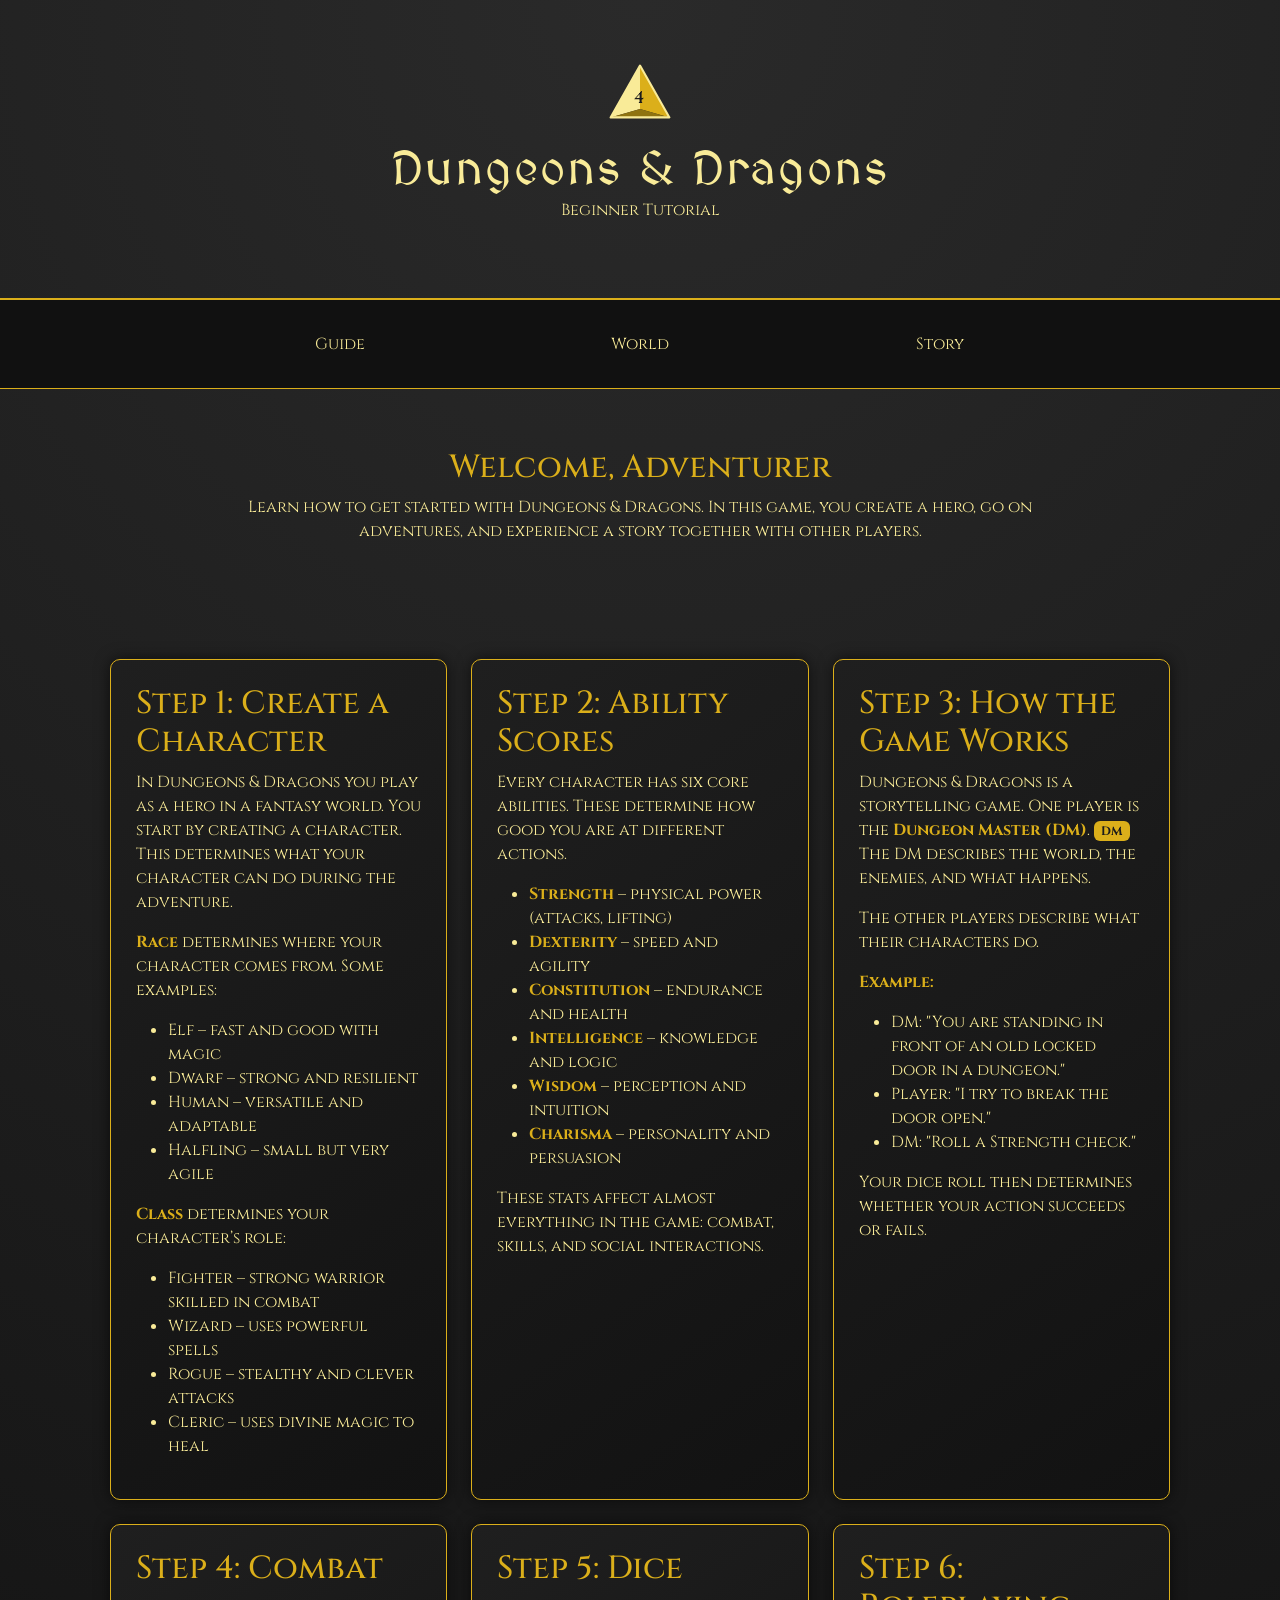
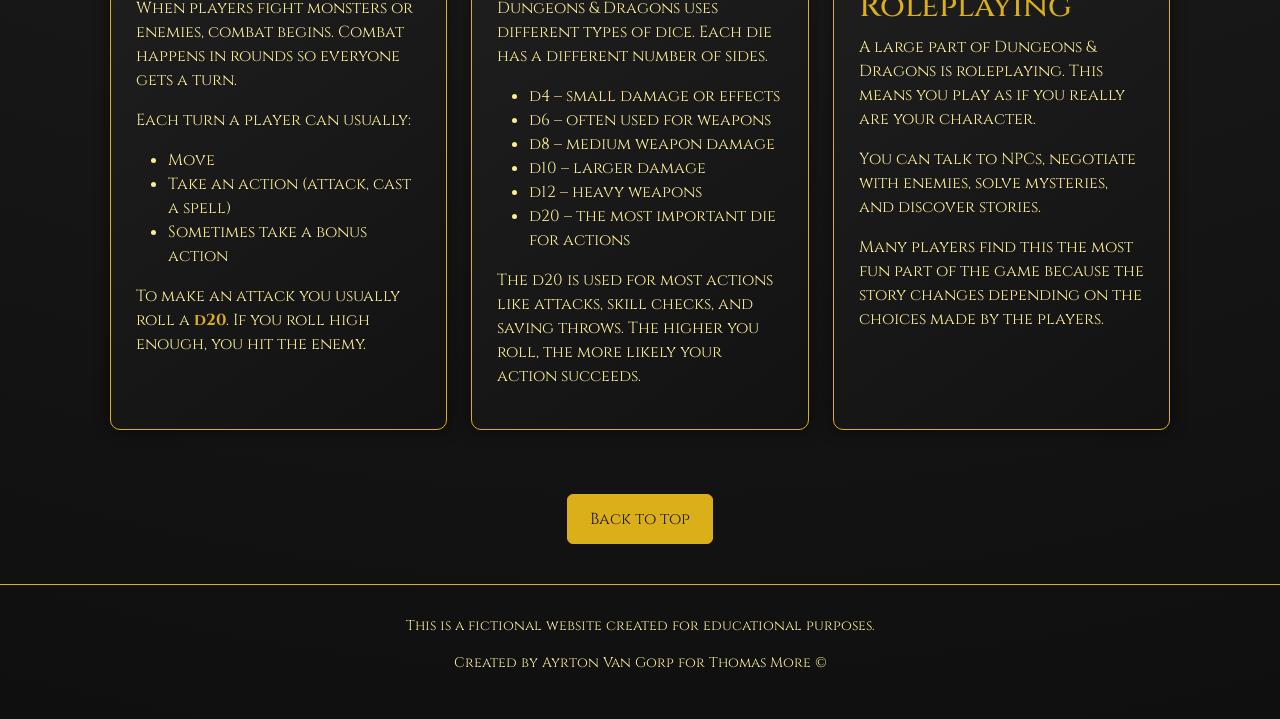
==== Ayrton/student2page1.html @ 3ea4d3ad "Initial commit (vorige repository in deze gekopieerd + aanpassingen aan student2page1)" ====
<!doctype html>
<!-- Name: Ayrton Van Gorp
     Class: 1ITF04
     R-number: r1056967
-->

<html lang="en">

<head>
    <meta charset="UTF-8">
    <meta name="viewport" content="width=device-width, initial-scale=1.0">

    <meta name="author" content="Ayrton Van Gorp">
    <meta name="description" content="A beginner tutorial explaining the basics of Dungeons & Dragons.">

    <title>D&D Fantasy Tutorial</title>

    <!-- Google Fonts -->
    <link href="https://fonts.googleapis.com/css2?family=Cinzel:wght@400;600&family=MedievalSharp&display=swap"
          rel="stylesheet">

    <!-- Bootstrap -->
    <link href="../common/css/bootstrap.min.css"
          rel="stylesheet">

    <!-- CSS Stylesheet -->
    <link rel="stylesheet" href="./css/student2.css">
</head>
<body id="top">
<header>
    <h1>
        <a href="../index.html" aria-label="Go to homepage">
            <svg
                    class="logo"
                    width="70"
                    height="70"
                    viewBox="0 0 100 100"
                    xmlns="http://www.w3.org/2000/svg"
                    aria-hidden="true"
            >
                <polygon
                        points="50,8 8,82 50,70"
                        fill="#f9eb98"
                />
                <polygon
                        points="50,8 92,82 50,70"
                        fill="#DBAF1A"
                />
                <polygon
                        points="8,82 92,82 50,70"
                        fill="#8f7310"
                />
                <polygon
                        points="50,8 92,82 8,82"
                        fill="none"
                        stroke="#f9eb98"
                        stroke-width="3"
                        stroke-linejoin="round"
                />
                <text
                        x="50"
                        y="62"
                        text-anchor="middle"
                        font-family="Cinzel, serif"
                        font-size="24"
                        font-weight="600"
                        fill="#1b1b1b"
                >
                    4
                </text>
            </svg>
            Dungeons & Dragons
        </a>
    </h1>
    <p>Beginner Tutorial</p>
</header>
<nav aria-label="Main navigation">
    <div class="navbar-menu">
        <div class="nav-item">
            <a class="nav-link"
               href="#"
               aria-haspopup="true"
               aria-expanded="false">
                Guide
            </a>
            <div class="popover-menu">
                <a href="student2page1.html">Tutorial</a>
                <a href="../lyonn/student4page1.html">Mechanics</a>
            </div>
        </div>
        <div class="nav-item">
            <a class="nav-link"
               href="#"
               aria-haspopup="true"
               aria-expanded="false">
                World
            </a>
            <div class="popover-menu">
                <a href="../Raffaele/student1page1.html">Worldbuilding</a>
                <a href="../lyonn/student4page2.html">Important Events</a>
                <a href="../Raffaele/student1page2.html">Important NPCs</a>
            </div>
        </div>
        <div class="nav-item">
            <a class="nav-link"
               href="#"
               aria-haspopup="true"
               aria-expanded="false">
                Story
            </a>
            <div class="popover-menu">
                <a href="student2page2.html">Characters</a>
                <a href="../Eufrânio/student3page2.html">Rolls</a>
                <a href="../Eufrânio/student3page1.html">Log</a>
            </div>
        </div>
    </div>
</nav>
<main>
    <section class="hero" id="intro">
        <h2>Welcome, Adventurer</h2>
        <p>
            Learn how to get started with Dungeons & Dragons.
            In this game, you create a hero, go on adventures,
            and experience a story together with other players.
        </p>
    </section>
    <section class="container" aria-label="Dungeons & Dragons tutorial steps">
        <div class="row g-4">
            <article class="col-12 col-md-6 col-lg-4">
                <div class="card h-100" id="character">
                    <div class="card-body">
                        <h2 class="card-title">
                            Step 1: Create a Character
                        </h2>
                        <p class="card-text">
                            In Dungeons & Dragons you play as a hero in a fantasy world.
                            You start by creating a character. This determines what your
                            character can do during the adventure.
                        </p>
                        <p>
                            <strong>Race</strong> determines where your character comes from.
                            Some examples:
                        </p>
                        <ul>
                            <li>Elf – fast and good with magic</li>
                            <li>Dwarf – strong and resilient</li>
                            <li>Human – versatile and adaptable</li>
                            <li>Halfling – small but very agile</li>
                        </ul>
                        <p>
                            <strong>Class</strong> determines your character’s role:
                        </p>
                        <ul>
                            <li>Fighter – strong warrior skilled in combat</li>
                            <li>Wizard – uses powerful spells</li>
                            <li>Rogue – stealthy and clever attacks</li>
                            <li>Cleric – uses divine magic to heal</li>
                        </ul>
                    </div>
                </div>
            </article>
            <article class="col-12 col-md-6 col-lg-4">
                <div class="card h-100" id="abilities">
                    <div class="card-body">
                        <h2 class="card-title">
                            Step 2: Ability Scores
                        </h2>
                        <p class="card-text">
                            Every character has six core abilities.
                            These determine how good you are at different actions.
                        </p>
                        <ul>
                            <li>
                                <strong>Strength</strong> – physical power
                                (attacks, lifting)
                            </li>
                            <li>
                                <strong>Dexterity</strong> – speed and agility
                            </li>
                            <li>
                                <strong>Constitution</strong> – endurance and health
                            </li>
                            <li>
                                <strong>Intelligence</strong> – knowledge and logic
                            </li>
                            <li>
                                <strong>Wisdom</strong> – perception and intuition
                            </li>
                            <li>
                                <strong>Charisma</strong> – personality and persuasion
                            </li>
                        </ul>
                        <p>
                            These stats affect almost everything in the game:
                            combat, skills, and social interactions.
                        </p>
                    </div>
                </div>
            </article>
            <article class="col-12 col-md-6 col-lg-4">
                <div class="card h-100" id="gameplay">
                    <div class="card-body">
                        <h2 class="card-title">
                            Step 3: How the Game Works
                        </h2>
                        <p class="card-text">
                            Dungeons & Dragons is a storytelling game.
                            One player is the
                            <strong>Dungeon Master (DM)</strong>.
                            <span class="badge">
                                DM
                            </span>
                            The DM describes the world, the enemies,
                            and what happens.
                        </p>
                        <p>
                            The other players describe what their characters do.
                        </p>
                        <p><strong>Example:</strong></p>
                        <ul>
                            <li>
                                DM: "You are standing in front of an old locked
                                door in a dungeon."
                            </li>
                            <li>
                                Player: "I try to break the door open."
                            </li>
                            <li>
                                DM: "Roll a Strength check."
                            </li>
                        </ul>
                        <p>
                            Your dice roll then determines whether your action
                            succeeds or fails.
                        </p>
                    </div>
                </div>
            </article>
            <article class="col-12 col-md-6 col-lg-4">
                <div class="card h-100" id="combat">
                    <div class="card-body">
                        <h2 class="card-title">
                            Step 4: Combat
                        </h2>
                        <p class="card-text">
                            When players fight monsters or enemies,
                            combat begins. Combat happens in rounds
                            so everyone gets a turn.
                        </p>
                        <p>
                            Each turn a player can usually:
                        </p>
                        <ul>
                            <li>Move</li>
                            <li>Take an action (attack, cast a spell)</li>
                            <li>Sometimes take a bonus action</li>
                        </ul>
                        <p>
                            To make an attack you usually roll a
                            <strong>d20</strong>.
                            If you roll high enough, you hit the enemy.
                        </p>
                    </div>
                </div>
            </article>
            <article class="col-12 col-md-6 col-lg-4">
                <div class="card h-100" id="dice">
                    <div class="card-body">
                        <h2 class="card-title">
                            Step 5: Dice
                        </h2>
                        <p class="card-text">
                            Dungeons & Dragons uses different types of dice.
                            Each die has a different number of sides.
                        </p>
                        <ul>
                            <li>d4 – small damage or effects</li>
                            <li>d6 – often used for weapons</li>
                            <li>d8 – medium weapon damage</li>
                            <li>d10 – larger damage</li>
                            <li>d12 – heavy weapons</li>
                            <li>d20 – the most important die for actions</li>
                        </ul>
                        <p>
                            The d20 is used for most actions like attacks,
                            skill checks, and saving throws.
                            The higher you roll, the more likely your
                            action succeeds.
                        </p>
                    </div>
                </div>
            </article>
            <article class="col-12 col-md-6 col-lg-4">
                <div class="card h-100" id="roleplay">
                    <div class="card-body">
                        <h2 class="card-title">
                            Step 6: Roleplaying
                        </h2>
                        <p class="card-text">
                            A large part of Dungeons & Dragons is roleplaying.
                            This means you play as if you really are your character.
                        </p>
                        <p>
                            You can talk to NPCs, negotiate with enemies,
                            solve mysteries, and discover stories.
                        </p>
                        <p>
                            Many players find this the most fun part of the game
                            because the story changes depending on the choices
                            made by the players.
                        </p>
                    </div>
                </div>
            </article>
        </div>
    </section>
    <div class="text-center mt-4 mb-4">
        <a href="#top" class="btn">
            Back to top
        </a>
    </div>
</main>
<footer>
    <p>
        This is a fictional website created for educational purposes.
    </p>
    <p>
        Created by Ayrton Van Gorp for
        <a href="https://www.thomasmore.be/">
            Thomas More
        </a>
        &copy;
    </p>
</footer>

<!-- JavaScript -->
<script src="../common/js/bootstrap.bundle.min.js"></script>

</body>
</html>
---- Ayrton/css/student2.css ----
:root {
       --primary: #f9eb98;
       --secondary: #DBAF1A;
       --dark: #1b1b1b;
   }

body {
    margin: 0;
    font-family: 'Cinzel', serif;
    background: radial-gradient(circle at top, #2a2a2a, #0f0f0f);
    color: var(--primary);
}

header {
    text-align: center;
    padding: 60px 20px;
    border-bottom: 2px solid var(--secondary);
}

header h1 {
    font-family: 'MedievalSharp', cursive;
    font-size: 48px;
    letter-spacing: 2px;
    margin: 0;
}

 header h1 a {
     display: flex;
     flex-direction: column;
     align-items: center;

     color: inherit;
     text-decoration: none;
 }

 header h1 a:hover {
     color: inherit;
     text-decoration: none;
 }

 .logo {
     display: block;
     margin-bottom: 10px;
 }

header p {
    color: var(--primary);
}

nav {
    display: flex;
    justify-content: center;
    gap: 30px;
    padding: 20px;
    background: #111;
    border-bottom: 1px solid var(--secondary);
}

nav a {
    color: var(--primary);
    text-decoration: none;
    font-weight: 600;
    transition: .2s;
}

nav a:hover {
    color: var(--secondary);
}

.navbar-menu {
    display: flex;
    justify-content: space-around;
    width: 100%;
    max-width: 900px;
}

.nav-item {
    position: relative;
    flex: 1;
    text-align: center;
}

.nav-link {
    display: block;
    padding: 12px;
    cursor: pointer;
    color: var(--primary);
}

.nav-link:hover {
    color: var(--secondary);
}

.popover-menu {
    position: absolute;
    top: 100%;
    left: 50%;
    transform: translateX(-50%);
    background: #1b1b1b;
    border: 1px solid var(--secondary);
    display: none;
    flex-direction: column;
    min-width: 180px;
    z-index: 1000;
}

.popover-menu a {
    padding: 8px 16px;
    text-decoration: none;
    display: block;
}

.popover-menu a:hover {
    color: var(--secondary);
}

.nav-item:hover .popover-menu,
.nav-item .popover-menu:hover {
    display: flex;
}

.hero {
    text-align: center;
    padding: 60px 20px;
    max-width: 900px;
    margin: auto;
}

.hero h2 {
    color: var(--secondary);
}

.hero p {
    color: var(--primary);
}

.container {
    max-width: 1100px;
    margin: auto;
    padding: 40px 20px;
}

.card {
    background: linear-gradient(145deg, #1f1f1f, #121212);
    border: 1px solid var(--secondary);
    border-radius: 10px;
    padding: 0;
    color: var(--primary);
    box-shadow: 0 0 15px rgba(0, 0, 0, 0.6);
    transition: .25s;
    position: relative;
    overflow: hidden;
}

.card-body {
    padding: 25px;
    color: var(--primary);
}

.card-title {
    color: var(--secondary);
}

.card-text {
    color: var(--primary);
}

.card:hover {
    transform: translateY(-5px);
    box-shadow: 0 10px 25px rgba(0, 0, 0, 0.9);
}

.card::before {
    content: "";
    position: absolute;
    inset: 0;
    background: linear-gradient(
            120deg,
            transparent,
            rgba(255, 255, 255, 0.05),
            transparent
    );
    opacity: 0;
    transition: .3s;
    pointer-events: none;
}

.card:hover::before {
    opacity: 1;
}

.card h2 {
    margin-top: 0;
    color: var(--secondary);
}

.card p,
.card li {
    color: var(--primary);
}

.card strong {
    color: var(--secondary);
}

.badge {
    background-color: var(--secondary);
    color: var(--dark);
    font-family: 'Cinzel', serif;
}

.btn {
    background: var(--secondary);
    border: 1px solid var(--secondary);
    color: var(--dark);
    padding: 12px 22px;
    font-size: 16px;
    font-family: 'Cinzel', serif;
    cursor: pointer;
    border-radius: 6px;
    text-decoration: none;
    transition: .2s;
}

.btn:hover {
    background: var(--primary);
    border-color: var(--primary);
    color: var(--dark);
}

.dice {
    font-size: 28px;
    margin-top: 15px;
}

.character-table {
    width: 100%;
    border-collapse: collapse;
    margin-top: 10px;
}

.character-table th,
.character-table td {
    border: 1px solid var(--secondary);
    padding: 10px;
    text-align: left;
}

.character-table th {
    background: #1e1e1e;
    color: var(--primary);
    width: 30%;
}

.character-table td {
    background: #111;
    color: var(--primary);
}

footer {
    text-align: center;
    padding: 30px;
    border-top: 1px solid var(--secondary);
    margin-top: 40px;
    font-size: 14px;
    color: var(--primary);
}

footer a {
    color: var(--primary);
    text-decoration: none;
}

footer a:hover {
    color: var(--secondary);
}

/* Small screens */
@media (max-width: 767px) {

    header {
        padding: 40px 15px;
    }

    header h1 {
        font-size: 36px;
    }

    nav {
        padding: 15px 10px;
    }

    .navbar-menu {
        flex-direction: column;
        gap: 5px;
    }

    .nav-item {
        width: 100%;
    }

    .popover-menu {
        position: static;
        transform: none;
        width: 100%;
    }

    .hero {
        padding: 40px 20px;
    }

    .container {
        padding: 30px 15px;
    }

    .card-body {
        padding: 20px;
    }
}


/* Medium screens */
@media (min-width: 768px) {

    .navbar-menu {
        flex-direction: row;
    }

    .hero {
        padding: 60px 20px;
    }
}


/* Large screens */
@media (min-width: 992px) {

    header h1 {
        font-size: 48px;
    }

    .card-body {
        padding: 25px;
    }
}
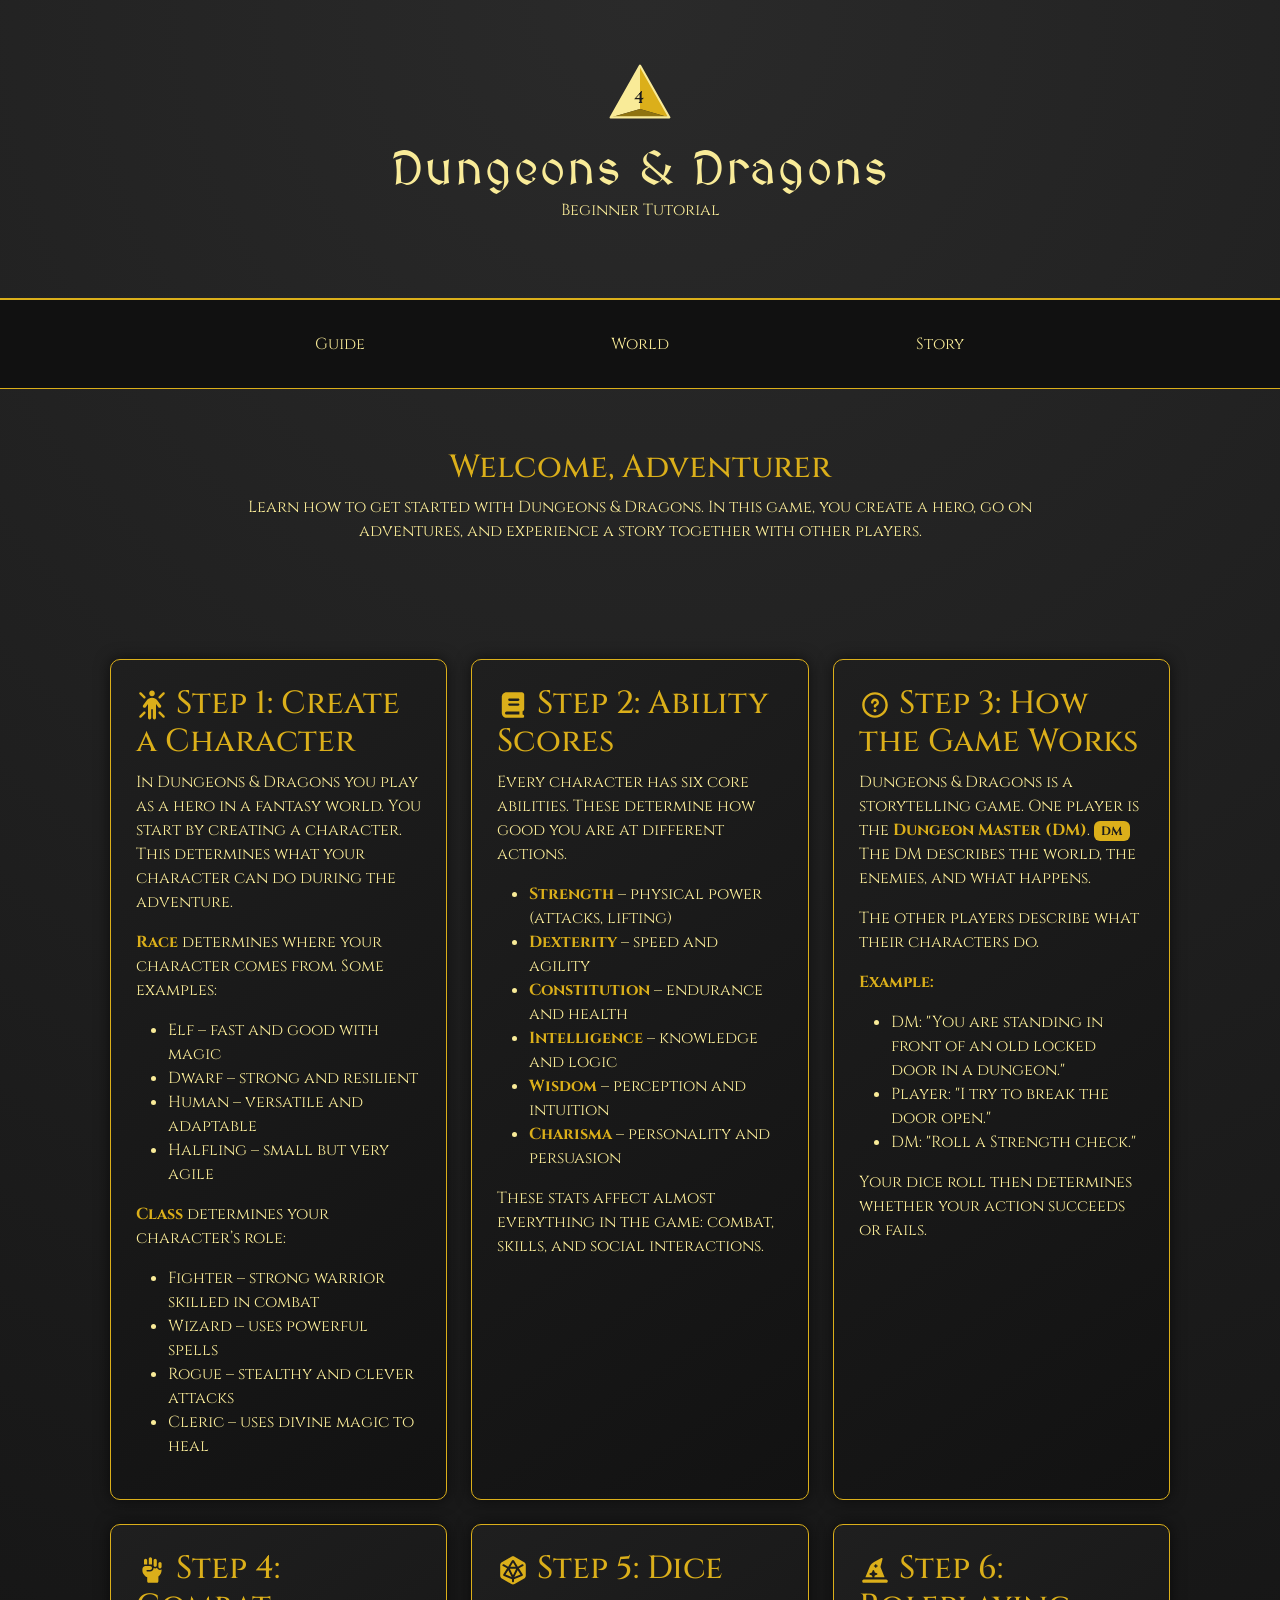
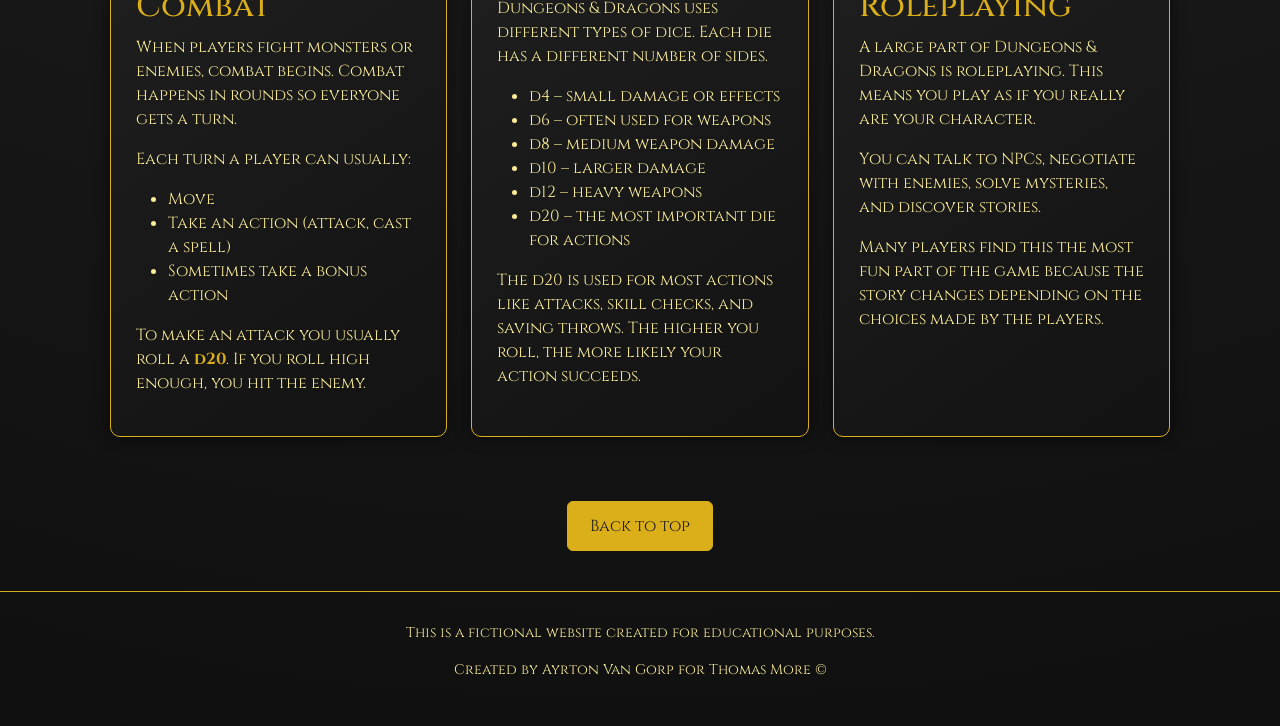
==== commit fa182806: "Icons toegevoegd aan student2page1" ====
--- a/Ayrton/student2page1.html
+++ b/Ayrton/student2page1.html
@@ -131,6 +131,9 @@
                 <div class="card h-100" id="character">
                     <div class="card-body">
                         <h2 class="card-title">
+                            <svg xmlns="http://www.w3.org/2000/svg" height="32" width="32" viewBox="0 0 640 640">
+                                <!--!Font Awesome Free v7.3.1 by @fontawesome - https://fontawesome.com License - https://fontawesome.com/license/free Copyright 2026 Fonticons, Inc.-->
+                                <path fill="rgb(219, 175, 26)" d="M376.5 88C376.5 57.1 351.4 32 320.5 32C289.6 32 264.5 57.1 264.5 88C264.5 118.9 289.6 144 320.5 144C351.4 144 376.5 118.9 376.5 88zM400.5 300.7L446.8 363.1C457.3 377.3 477.4 380.3 491.6 369.7C505.8 359.1 508.8 339.1 498.2 324.9L427.7 229.9C402.5 196 362.8 176 320.5 176C278.2 176 238.5 196 213.3 229.9L142.8 324.9C132.3 339.1 135.2 359.1 149.4 369.7C163.6 380.3 183.6 377.3 194.2 363.1L240.5 300.7L240.5 576C240.5 593.7 254.8 608 272.5 608C290.2 608 304.5 593.7 304.5 576L304.5 416C304.5 407.2 311.7 400 320.5 400C329.3 400 336.5 407.2 336.5 416L336.5 576C336.5 593.7 350.8 608 368.5 608C386.2 608 400.5 593.7 400.5 576L400.5 300.7zM71.5 71C62.1 80.4 62.1 95.6 71.5 104.9L151.5 184.9C160.9 194.3 176.1 194.3 185.4 184.9C194.7 175.5 194.8 160.3 185.4 151L105.5 71C96.1 61.7 80.9 61.7 71.5 71zM535.5 71L455.5 151C446.1 160.4 446.1 175.6 455.5 184.9C464.9 194.2 480.1 194.3 489.4 184.9L569.4 104.9C578.8 95.5 578.8 80.3 569.4 71C560 61.7 544.8 61.6 535.5 71zM71.5 569C80.9 578.4 96.1 578.4 105.4 569L185.4 489C194.8 479.6 194.8 464.4 185.4 455.1C176 445.8 160.8 445.7 151.5 455.1L71.5 535.1C62.1 544.5 62.1 559.7 71.5 569zM535.5 569C544.9 578.4 560.1 578.4 569.4 569C578.7 559.6 578.8 544.4 569.4 535.1L489.4 455.1C480 445.7 464.8 445.7 455.5 455.1C446.2 464.5 446.1 479.7 455.5 489L535.5 569z"/></svg>
                             Step 1: Create a Character
                         </h2>
                         <p class="card-text">
@@ -164,6 +167,9 @@
                 <div class="card h-100" id="abilities">
                     <div class="card-body">
                         <h2 class="card-title">
+                            <svg xmlns="http://www.w3.org/2000/svg" height="32" width="32" viewBox="0 0 640 640">
+                                <!--!Font Awesome Free v7.3.1 by @fontawesome - https://fontawesome.com License - https://fontawesome.com/license/free Copyright 2026 Fonticons, Inc.-->
+                                <path fill="rgb(219, 175, 26)" d="M480 576L192 576C139 576 96 533 96 480L96 160C96 107 139 64 192 64L496 64C522.5 64 544 85.5 544 112L544 400C544 420.9 530.6 438.7 512 445.3L512 512C529.7 512 544 526.3 544 544C544 561.7 529.7 576 512 576L480 576zM192 448C174.3 448 160 462.3 160 480C160 497.7 174.3 512 192 512L448 512L448 448L192 448zM224 216C224 229.3 234.7 240 248 240L424 240C437.3 240 448 229.3 448 216C448 202.7 437.3 192 424 192L248 192C234.7 192 224 202.7 224 216zM248 288C234.7 288 224 298.7 224 312C224 325.3 234.7 336 248 336L424 336C437.3 336 448 325.3 448 312C448 298.7 437.3 288 424 288L248 288z"/></svg>
                             Step 2: Ability Scores
                         </h2>
                         <p class="card-text">
@@ -202,6 +208,9 @@
                 <div class="card h-100" id="gameplay">
                     <div class="card-body">
                         <h2 class="card-title">
+                            <svg xmlns="http://www.w3.org/2000/svg" height="32" width="32" viewBox="0 0 640 640">
+                                <!--!Font Awesome Free v7.3.1 by @fontawesome - https://fontawesome.com License - https://fontawesome.com/license/free Copyright 2026 Fonticons, Inc.-->
+                                <path fill="rgb(219, 175, 26)" d="M528 320C528 205.1 434.9 112 320 112C205.1 112 112 205.1 112 320C112 434.9 205.1 528 320 528C434.9 528 528 434.9 528 320zM64 320C64 178.6 178.6 64 320 64C461.4 64 576 178.6 576 320C576 461.4 461.4 576 320 576C178.6 576 64 461.4 64 320zM320 240C302.3 240 288 254.3 288 272C288 285.3 277.3 296 264 296C250.7 296 240 285.3 240 272C240 227.8 275.8 192 320 192C364.2 192 400 227.8 400 272C400 319.2 364 339.2 344 346.5L344 350.3C344 363.6 333.3 374.3 320 374.3C306.7 374.3 296 363.6 296 350.3L296 342.2C296 321.7 310.8 307 326.1 302C332.5 299.9 339.3 296.5 344.3 291.7C348.6 287.5 352 281.7 352 272.1C352 254.4 337.7 240.1 320 240.1zM288 432C288 414.3 302.3 400 320 400C337.7 400 352 414.3 352 432C352 449.7 337.7 464 320 464C302.3 464 288 449.7 288 432z"/></svg>
                             Step 3: How the Game Works
                         </h2>
                         <p class="card-text">
@@ -241,6 +250,9 @@
                 <div class="card h-100" id="combat">
                     <div class="card-body">
                         <h2 class="card-title">
+                            <svg xmlns="http://www.w3.org/2000/svg" height="32" width="32" viewBox="0 0 640 640">
+                                <!--!Font Awesome Free v7.3.1 by @fontawesome - https://fontawesome.com License - https://fontawesome.com/license/free Copyright 2026 Fonticons, Inc.-->
+                                <path fill="rgb(219, 175, 26)" d="M288 64C305.7 64 320 78.3 320 96L320 208L256 208L256 96C256 78.3 270.3 64 288 64zM160 128C160 110.3 174.3 96 192 96C209.7 96 224 110.3 224 128L224 208L160 208L160 128zM352 128C352 110.3 366.3 96 384 96C401.7 96 416 110.3 416 128L416 224C416 241.7 401.7 256 384 256C366.3 256 352 241.7 352 224L352 128zM448 192C448 174.3 462.3 160 480 160C497.7 160 512 174.3 512 192L512 256C512 273.7 497.7 288 480 288C462.3 288 448 273.7 448 256L448 192zM352 280L352 279.4C361.4 284.8 372.3 288 384 288C397.2 288 409.4 284 419.6 277.2C428.3 302.1 452.1 320 480 320C491.7 320 502.6 316.9 512 311.4L512 320C512 372.3 486.9 418.8 448 448L448 544C448 561.7 433.7 576 416 576L256 576C238.3 576 224 561.7 224 544L224 465.6C206.7 457.7 190.8 446.8 177.1 433.1L165.5 421.5C141.5 397.5 128 364.9 128 331L128 304C128 268.7 156.7 240 192 240L280 240C302.1 240 320 257.9 320 280C320 302.1 302.1 320 280 320L224 320C215.2 320 208 327.2 208 336C208 344.8 215.2 352 224 352L280 352C319.8 352 352 319.8 352 280z"/></svg>
                             Step 4: Combat
                         </h2>
                         <p class="card-text">
@@ -268,6 +280,9 @@
                 <div class="card h-100" id="dice">
                     <div class="card-body">
                         <h2 class="card-title">
+                            <svg xmlns="http://www.w3.org/2000/svg" height="32" width="32" viewBox="0 0 640 640">
+                                <!--!Font Awesome Free v7.3.1 by @fontawesome - https://fontawesome.com License - https://fontawesome.com/license/free Copyright 2026 Fonticons, Inc.-->
+                                <path fill="rgb(219, 175, 26)" d="M288.4 55.8C308 44.7 332 44.7 351.5 55.8L543.5 164.6C563.5 176 575.9 197.2 575.9 220.3L575.9 435.9C575.9 458.9 563.5 480.2 543.5 491.6L351.5 600.4C331.9 611.5 307.9 611.5 288.4 600.4L96.4 491.5C76.4 480.1 64 458.8 64 435.8L64 220.2C64 197.2 76.4 175.9 96.4 164.5L288.4 55.8zM340.4 129C331 113.8 309 113.8 299.6 129L223 252.7L137.6 206.4L133.8 204.8C124.9 202.1 115 205.9 110.4 214.4C105.8 222.9 108 233.3 115.1 239.2L118.4 241.5L201.8 286.7L127.2 407.3C119.3 420.2 125 437 139 442.4L300 504.3L300 544C300 555 309 564 320 564C331 564 340 555 340 544L340 504.3L501 442.4C515 437 520.7 420.2 512.8 407.4L438.1 286.8L521.5 241.6C531.2 236.3 534.8 224.2 529.6 214.5C524.4 204.8 512.2 201.2 502.5 206.4L417 252.7L340.4 129zM293.4 458.9L171.4 412L225.9 323.9L293.4 458.9zM468.6 412L346.6 458.9L414.1 323.9L468.6 412zM383.3 296L320 422.6L256.7 296L383.3 296zM372 256L267.9 256L319.9 172L371.9 256z"/></svg>
                             Step 5: Dice
                         </h2>
                         <p class="card-text">
@@ -295,6 +310,9 @@
                 <div class="card h-100" id="roleplay">
                     <div class="card-body">
                         <h2 class="card-title">
+                            <svg xmlns="http://www.w3.org/2000/svg" height="32" width="32" viewBox="0 0 640 640">
+                                <!--!Font Awesome Free v7.3.1 by @fontawesome - https://fontawesome.com License - https://fontawesome.com/license/free Copyright 2026 Fonticons, Inc.-->
+                                <path fill="rgb(219, 175, 26)" d="M128 464L213.7 255.8C230.7 214.5 261.5 180.5 300.9 159.5L447.8 81.2C460.1 74.6 474.3 85.9 470.8 99.4L433.6 241.8C432.5 245.9 432 250.1 432 254.4C432 260.7 433.2 267 435.6 272.9L512 464L304.9 464L316.7 428.6L357.1 415.1C363.6 412.9 368 406.8 368 399.9C368 393 363.6 386.9 357.1 384.7L316.7 371.2L303.2 330.8C301 324.4 294.9 320 288 320C281.1 320 275 324.4 272.8 330.9L259.3 371.3L218.9 384.8C212.4 387 208 393.1 208 400C208 406.9 212.4 413 218.9 415.2L259.3 428.7L271.1 464.1L128 464.1zM343.6 205.5C342.5 202.2 339.5 200 336 200C332.5 200 329.5 202.2 328.4 205.5L321.7 225.7L301.5 232.4C298.2 233.5 296 236.5 296 240C296 243.5 298.2 246.5 301.5 247.6L321.7 254.3L328.4 274.5C329.5 277.8 332.5 280 336 280C339.5 280 342.5 277.8 343.6 274.5L350.3 254.3L370.5 247.6C373.8 246.5 376 243.5 376 240C376 236.5 373.8 233.5 370.5 232.4L350.3 225.7L343.6 205.5zM96 512L544 512C561.7 512 576 526.3 576 544C576 561.7 561.7 576 544 576L96 576C78.3 576 64 561.7 64 544C64 526.3 78.3 512 96 512z"/></svg>
                             Step 6: Roleplaying
                         </h2>
                         <p class="card-text">
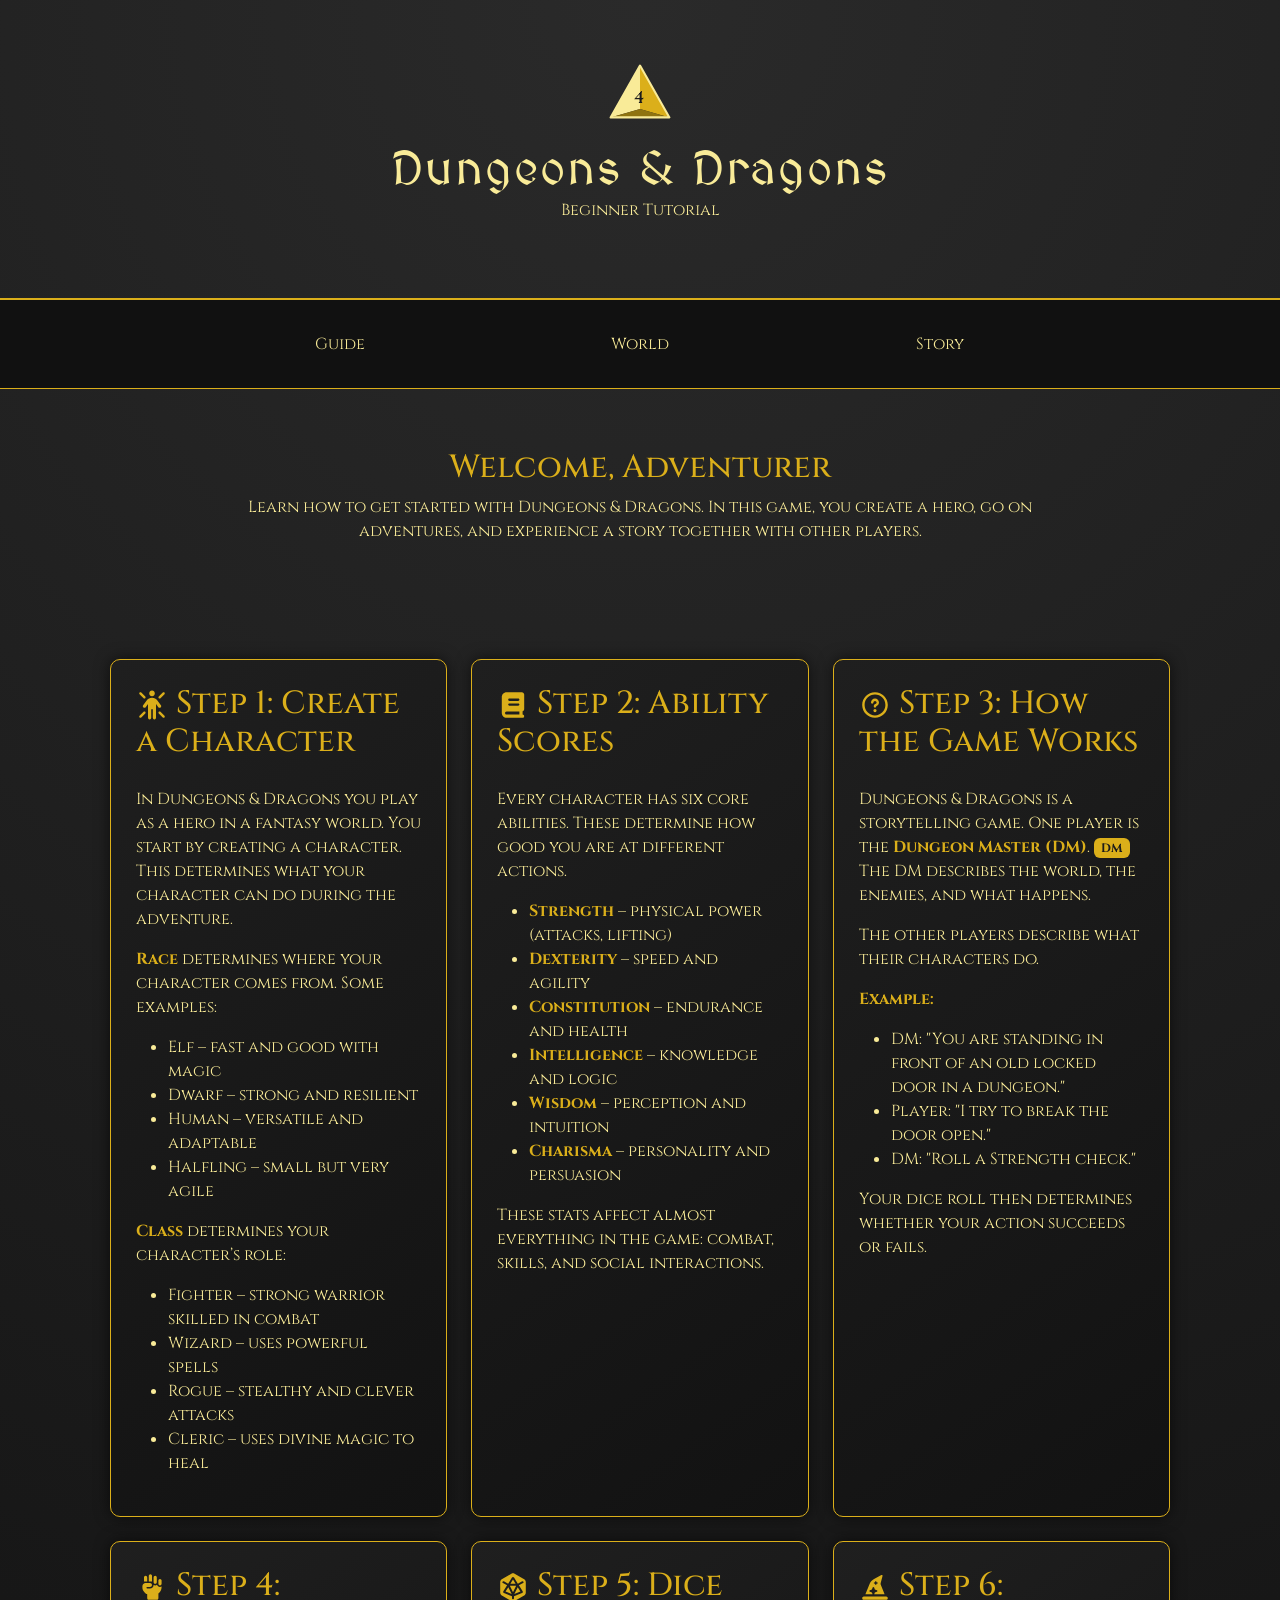
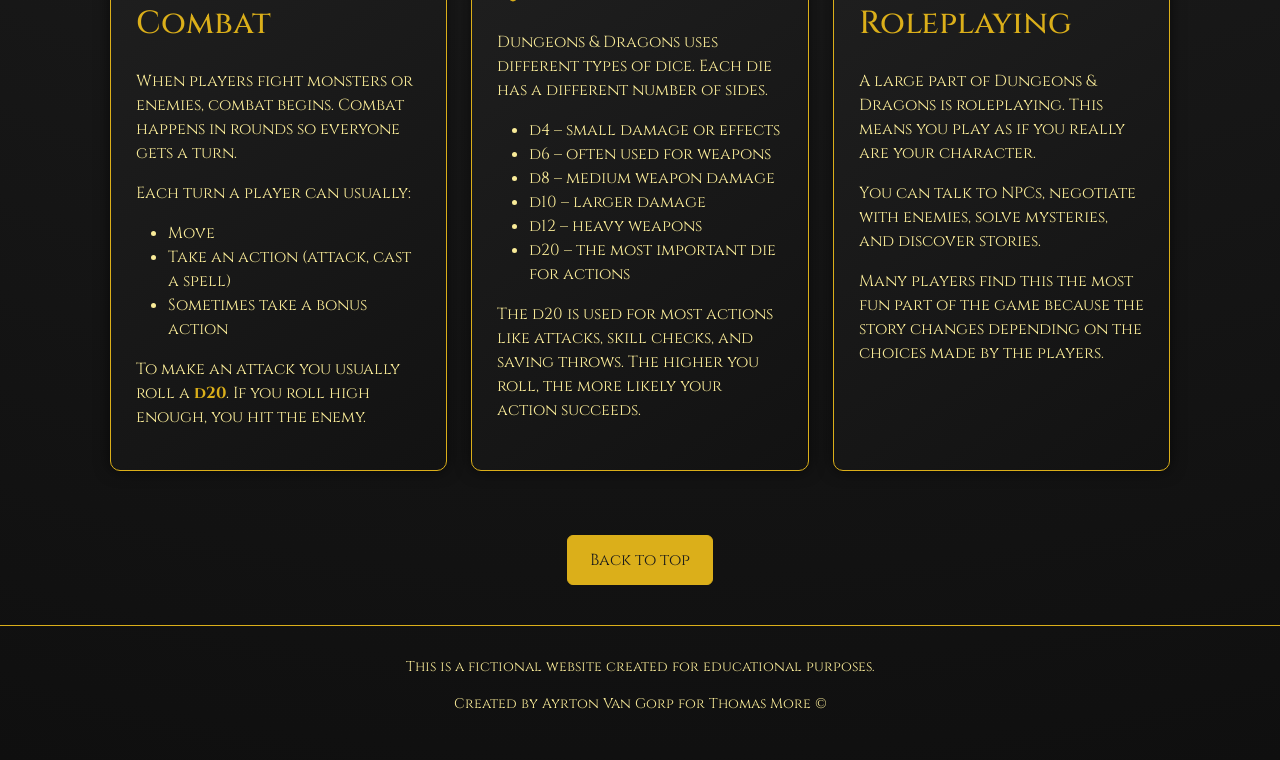
==== commit 73152d86: "Titels van de webpaginas aangepast" ====
--- a/Ayrton/student2page1.html
+++ b/Ayrton/student2page1.html
@@ -13,7 +13,7 @@
     <meta name="author" content="Ayrton Van Gorp">
     <meta name="description" content="A beginner tutorial explaining the basics of Dungeons & Dragons.">
 
-    <title>D&D Fantasy Tutorial</title>
+    <title>D&D Tutorial</title>
 
     <!-- Google Fonts -->
     <link href="https://fonts.googleapis.com/css2?family=Cinzel:wght@400;600&family=MedievalSharp&display=swap"
--- a/Ayrton/css/student2.css
+++ b/Ayrton/css/student2.css
@@ -1,345 +1,370 @@
- :root {
-       --primary: #f9eb98;
-       --secondary: #DBAF1A;
-       --dark: #1b1b1b;
-   }
+:root {
+    --primary: #f9eb98;
+    --secondary: #DBAF1A;
+    --dark: #1b1b1b;
+}
 
 body {
     margin: 0;
     font-family: 'Cinzel', serif;
     background: radial-gradient(circle at top, #2a2a2a, #0f0f0f);
     color: var(--primary);
-}
-
-header {
-    text-align: center;
-    padding: 60px 20px;
-    border-bottom: 2px solid var(--secondary);
-}
-
-header h1 {
-    font-family: 'MedievalSharp', cursive;
-    font-size: 48px;
-    letter-spacing: 2px;
-    margin: 0;
-}
-
- header h1 a {
-     display: flex;
-     flex-direction: column;
-     align-items: center;
-
-     color: inherit;
-     text-decoration: none;
- }
-
- header h1 a:hover {
-     color: inherit;
-     text-decoration: none;
- }
-
- .logo {
-     display: block;
-     margin-bottom: 10px;
- }
-
-header p {
-    color: var(--primary);
-}
-
-nav {
-    display: flex;
-    justify-content: center;
-    gap: 30px;
-    padding: 20px;
-    background: #111;
-    border-bottom: 1px solid var(--secondary);
-}
-
-nav a {
-    color: var(--primary);
-    text-decoration: none;
-    font-weight: 600;
-    transition: .2s;
-}
-
-nav a:hover {
-    color: var(--secondary);
-}
-
-.navbar-menu {
-    display: flex;
-    justify-content: space-around;
-    width: 100%;
-    max-width: 900px;
-}
-
-.nav-item {
-    position: relative;
-    flex: 1;
-    text-align: center;
-}
-
-.nav-link {
-    display: block;
-    padding: 12px;
-    cursor: pointer;
-    color: var(--primary);
-}
-
-.nav-link:hover {
-    color: var(--secondary);
-}
-
-.popover-menu {
-    position: absolute;
-    top: 100%;
-    left: 50%;
-    transform: translateX(-50%);
-    background: #1b1b1b;
-    border: 1px solid var(--secondary);
-    display: none;
-    flex-direction: column;
-    min-width: 180px;
-    z-index: 1000;
-}
-
-.popover-menu a {
-    padding: 8px 16px;
-    text-decoration: none;
-    display: block;
-}
-
-.popover-menu a:hover {
-    color: var(--secondary);
-}
-
-.nav-item:hover .popover-menu,
-.nav-item .popover-menu:hover {
-    display: flex;
-}
-
-.hero {
-    text-align: center;
-    padding: 60px 20px;
-    max-width: 900px;
-    margin: auto;
-}
-
-.hero h2 {
-    color: var(--secondary);
-}
-
-.hero p {
-    color: var(--primary);
-}
-
-.container {
-    max-width: 1100px;
-    margin: auto;
-    padding: 40px 20px;
-}
-
-.card {
-    background: linear-gradient(145deg, #1f1f1f, #121212);
-    border: 1px solid var(--secondary);
-    border-radius: 10px;
-    padding: 0;
-    color: var(--primary);
-    box-shadow: 0 0 15px rgba(0, 0, 0, 0.6);
-    transition: .25s;
-    position: relative;
-    overflow: hidden;
-}
-
-.card-body {
-    padding: 25px;
-    color: var(--primary);
-}
-
-.card-title {
-    color: var(--secondary);
-}
-
-.card-text {
-    color: var(--primary);
-}
-
-.card:hover {
-    transform: translateY(-5px);
-    box-shadow: 0 10px 25px rgba(0, 0, 0, 0.9);
-}
-
-.card::before {
-    content: "";
-    position: absolute;
-    inset: 0;
-    background: linear-gradient(
-            120deg,
-            transparent,
-            rgba(255, 255, 255, 0.05),
-            transparent
-    );
-    opacity: 0;
-    transition: .3s;
-    pointer-events: none;
-}
-
-.card:hover::before {
-    opacity: 1;
-}
-
-.card h2 {
-    margin-top: 0;
-    color: var(--secondary);
-}
-
-.card p,
-.card li {
-    color: var(--primary);
-}
-
-.card strong {
-    color: var(--secondary);
-}
-
-.badge {
-    background-color: var(--secondary);
-    color: var(--dark);
-    font-family: 'Cinzel', serif;
-}
-
-.btn {
-    background: var(--secondary);
-    border: 1px solid var(--secondary);
-    color: var(--dark);
-    padding: 12px 22px;
-    font-size: 16px;
-    font-family: 'Cinzel', serif;
-    cursor: pointer;
-    border-radius: 6px;
-    text-decoration: none;
-    transition: .2s;
-}
-
-.btn:hover {
-    background: var(--primary);
-    border-color: var(--primary);
-    color: var(--dark);
-}
-
-.dice {
-    font-size: 28px;
-    margin-top: 15px;
-}
-
-.character-table {
-    width: 100%;
-    border-collapse: collapse;
-    margin-top: 10px;
-}
-
-.character-table th,
-.character-table td {
-    border: 1px solid var(--secondary);
-    padding: 10px;
-    text-align: left;
-}
-
-.character-table th {
-    background: #1e1e1e;
-    color: var(--primary);
-    width: 30%;
-}
-
-.character-table td {
-    background: #111;
-    color: var(--primary);
-}
-
-footer {
-    text-align: center;
-    padding: 30px;
-    border-top: 1px solid var(--secondary);
-    margin-top: 40px;
-    font-size: 14px;
-    color: var(--primary);
-}
-
-footer a {
-    color: var(--primary);
-    text-decoration: none;
-}
-
-footer a:hover {
-    color: var(--secondary);
-}
-
-/* Small screens */
-@media (max-width: 767px) {
 
     header {
-        padding: 40px 15px;
-    }
-
-    header h1 {
-        font-size: 36px;
+        text-align: center;
+        padding: 60px 20px;
+        border-bottom: 2px solid var(--secondary);
+
+        h1 {
+            font-family: 'MedievalSharp', cursive;
+            font-size: 48px;
+            letter-spacing: 2px;
+            margin: 0;
+
+            a {
+                display: flex;
+                flex-direction: column;
+                align-items: center;
+                color: inherit;
+                text-decoration: none;
+
+                &:hover {
+                    color: inherit;
+                    text-decoration: none;
+                }
+            }
+
+            @media (max-width: 767px) {
+                font-size: 36px;
+            }
+
+            @media (min-width: 992px) {
+                font-size: 48px;
+            }
+        }
+
+        .logo {
+            display: block;
+            margin-bottom: 10px;
+        }
+
+        p {
+            color: var(--primary);
+        }
+
+        @media (max-width: 767px) {
+            padding: 40px 15px;
+        }
     }
 
     nav {
-        padding: 15px 10px;
-    }
-
-    .navbar-menu {
-        flex-direction: column;
-        gap: 5px;
-    }
-
-    .nav-item {
+        display: flex;
+        justify-content: center;
+        gap: 30px;
+        padding: 20px;
+        background: #111;
+        border-bottom: 1px solid var(--secondary);
+
+        a {
+            color: var(--primary);
+            text-decoration: none;
+            font-weight: 600;
+            transition: .2s;
+
+            &:hover {
+                color: var(--secondary);
+            }
+        }
+
+        .navbar-menu {
+            display: flex;
+            justify-content: space-around;
+            width: 100%;
+            max-width: 900px;
+
+            @media (max-width: 767px) {
+                flex-direction: column;
+                gap: 5px;
+            }
+
+            @media (min-width: 768px) {
+                flex-direction: row;
+            }
+        }
+
+        .nav-item {
+            position: relative;
+            flex: 1;
+            text-align: center;
+
+            &:hover .popover-menu,
+            .popover-menu:hover {
+                display: flex;
+            }
+
+            @media (max-width: 767px) {
+                width: 100%;
+            }
+        }
+
+        .nav-link {
+            display: block;
+            padding: 12px;
+            cursor: pointer;
+            color: var(--primary);
+
+            &:hover {
+                color: var(--secondary);
+            }
+        }
+
+        .popover-menu {
+            position: absolute;
+            top: 100%;
+            left: 50%;
+            transform: translateX(-50%);
+            background: #1b1b1b;
+            border: 1px solid var(--secondary);
+            display: none;
+            flex-direction: column;
+            min-width: 180px;
+            z-index: 1000;
+
+            a {
+                padding: 8px 16px;
+                text-decoration: none;
+                display: block;
+
+                &:hover {
+                    color: var(--secondary);
+                }
+            }
+
+            @media (max-width: 767px) {
+                position: static;
+                transform: none;
+                width: 100%;
+            }
+        }
+
+        @media (max-width: 767px) {
+            padding: 15px 10px;
+        }
+    }
+
+    .hero {
+        text-align: center;
+        padding: 60px 20px;
+        max-width: 900px;
+        margin: auto;
+
+        h2 {
+            color: var(--secondary);
+        }
+
+        p {
+            color: var(--primary);
+        }
+
+        @media (max-width: 767px) {
+            padding: 40px 20px;
+        }
+
+        @media (min-width: 768px) {
+            padding: 60px 20px;
+        }
+    }
+
+    .container {
+        max-width: 1100px;
+        margin: auto;
+        padding: 40px 20px;
+
+        @media (max-width: 767px) {
+            padding: 30px 15px;
+        }
+    }
+
+    .character-selector {
+        padding-top: 0;
+        padding-bottom: 20px;
+
+        label {
+            display: block;
+            margin-bottom: 10px;
+            color: var(--primary);
+            font-weight: 600;
+        }
+
+        .form-select {
+            background-color: #111;
+            color: var(--primary);
+            border: 1px solid var(--secondary);
+            font-family: 'Cinzel', serif;
+
+            &:focus {
+                border-color: var(--secondary);
+                box-shadow: 0 0 0 0.2rem rgba(219, 175, 26, 0.25);
+            }
+
+            option {
+                background-color: #111;
+                color: var(--primary);
+            }
+        }
+    }
+
+    .character {
+        margin-bottom: 30px;
+
+        h3 {
+            color: var(--secondary);
+            font-size: 1.2rem;
+            margin-bottom: 15px;
+        }
+    }
+
+    .card {
+        background: linear-gradient(145deg, #1f1f1f, #121212);
+        border: 1px solid var(--secondary);
+        border-radius: 10px;
+        padding: 0;
+        color: var(--primary);
+        box-shadow: 0 0 15px rgba(0, 0, 0, 0.6);
+        transition: .25s;
+        position: relative;
+        overflow: hidden;
+
+        &:hover {
+            transform: translateY(-5px);
+            box-shadow: 0 10px 25px rgba(0, 0, 0, 0.9);
+
+            &::before {
+                opacity: 1;
+            }
+        }
+
+        &::before {
+            content: "";
+            position: absolute;
+            inset: 0;
+            background: linear-gradient(
+                    120deg,
+                    transparent,
+                    rgba(255, 255, 255, 0.05),
+                    transparent
+            );
+            opacity: 0;
+            transition: .3s;
+            pointer-events: none;
+        }
+
+        .card-body {
+            padding: 25px;
+            color: var(--primary);
+
+            @media (max-width: 767px) {
+                padding: 20px;
+            }
+
+            @media (min-width: 992px) {
+                padding: 25px;
+            }
+        }
+
+        .card-title {
+            color: var(--secondary);
+        }
+
+        .card-text {
+            color: var(--primary);
+        }
+
+        h2 {
+            margin-top: 0;
+            margin-bottom: 25px;
+            color: var(--secondary);
+        }
+
+        p,
+        li {
+            color: var(--primary);
+        }
+
+        strong {
+            color: var(--secondary);
+        }
+    }
+
+    .character-table {
         width: 100%;
-    }
-
-    .popover-menu {
-        position: static;
-        transform: none;
-        width: 100%;
-    }
-
-    .hero {
-        padding: 40px 20px;
-    }
-
-    .container {
-        padding: 30px 15px;
-    }
-
-    .card-body {
-        padding: 20px;
-    }
-}
-
-
-/* Medium screens */
-@media (min-width: 768px) {
-
-    .navbar-menu {
-        flex-direction: row;
-    }
-
-    .hero {
-        padding: 60px 20px;
-    }
-}
-
-
-/* Large screens */
-@media (min-width: 992px) {
-
-    header h1 {
-        font-size: 48px;
-    }
-
-    .card-body {
-        padding: 25px;
+        border-collapse: collapse;
+        margin-top: 10px;
+
+        th,
+        td {
+            border: 1px solid var(--secondary);
+            padding: 10px;
+            text-align: left;
+        }
+
+        th {
+            background: #1e1e1e;
+            color: var(--primary);
+            width: 30%;
+        }
+
+        td {
+            background: #111;
+            color: var(--primary);
+        }
+    }
+
+    .badge {
+        background-color: var(--secondary);
+        color: var(--dark);
+        font-family: 'Cinzel', serif;
+    }
+
+    .btn {
+        background: var(--secondary);
+        border: 1px solid var(--secondary);
+        color: var(--dark);
+        padding: 12px 22px;
+        font-size: 16px;
+        font-family: 'Cinzel', serif;
+        cursor: pointer;
+        border-radius: 6px;
+        text-decoration: none;
+        transition: .2s;
+
+        &:hover {
+            background: var(--primary);
+            border-color: var(--primary);
+            color: var(--dark);
+        }
+    }
+
+    .dice {
+        font-size: 28px;
+        margin-top: 15px;
+    }
+
+    footer {
+        text-align: center;
+        padding: 30px;
+        border-top: 1px solid var(--secondary);
+        margin-top: 40px;
+        font-size: 14px;
+        color: var(--primary);
+
+        a {
+            color: var(--primary);
+            text-decoration: none;
+
+            &:hover {
+                color: var(--secondary);
+            }
+        }
     }
 }
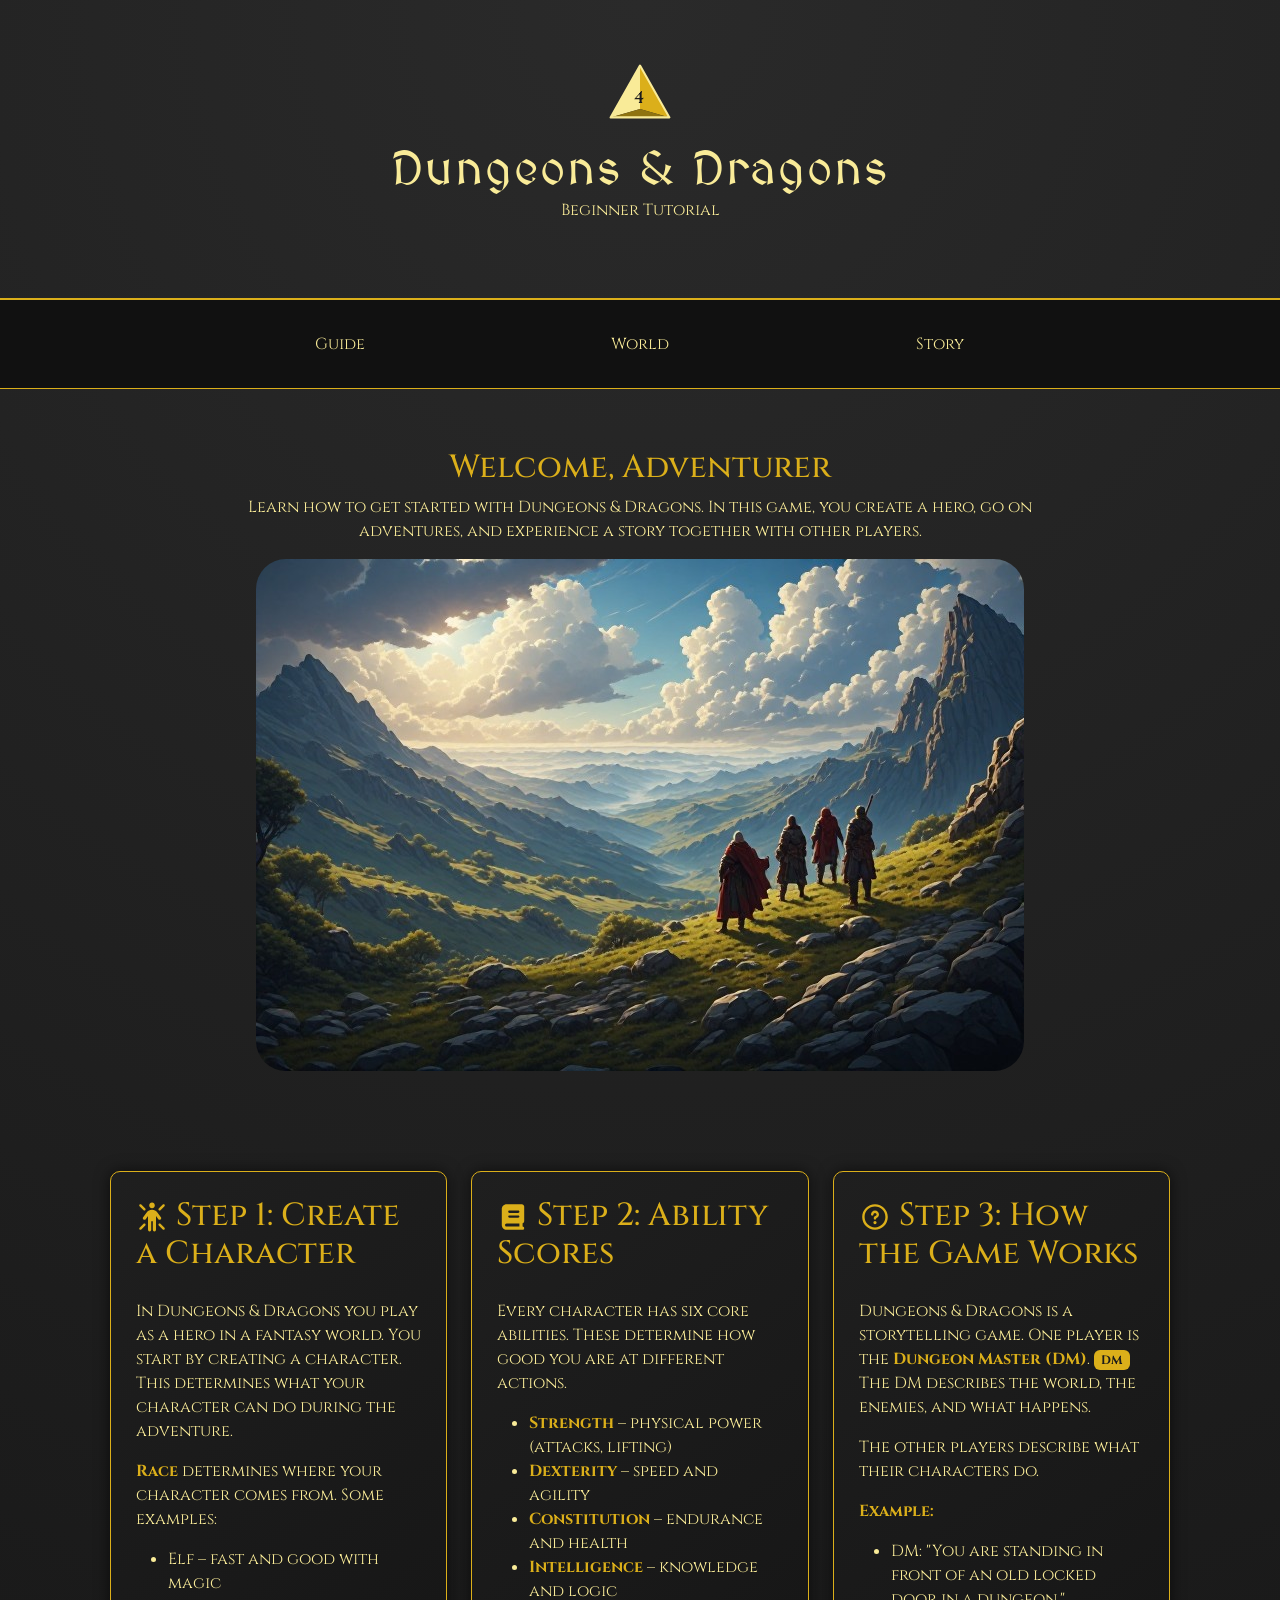
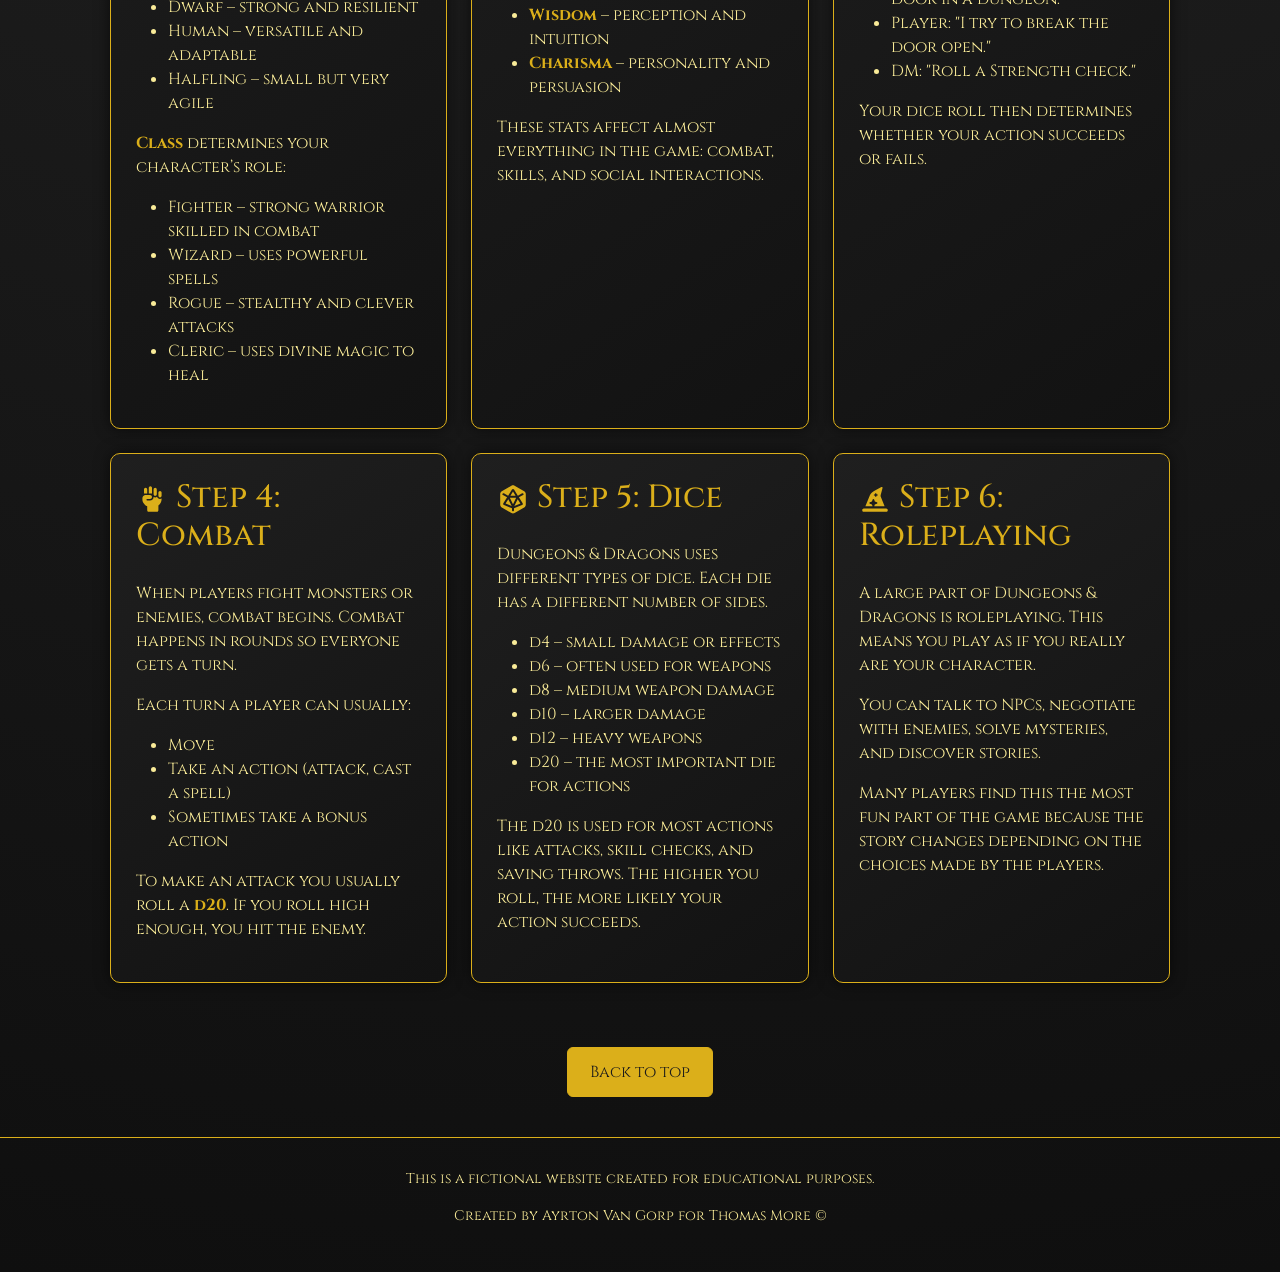
==== commit 6724a4ae: "Afbeeldingen toegevoegd" ====
--- a/Ayrton/student2page1.html
+++ b/Ayrton/student2page1.html
@@ -124,6 +124,7 @@
             In this game, you create a hero, go on adventures,
             and experience a story together with other players.
         </p>
+        <img src="Images/DnD_Epic_Horizon.jpg" alt="The Chaotic Four looking towards the horizon">
     </section>
     <section class="container" aria-label="Dungeons & Dragons tutorial steps">
         <div class="row g-4">
--- a/Ayrton/css/student2.css
+++ b/Ayrton/css/student2.css
@@ -164,6 +164,10 @@
 
         p {
             color: var(--primary);
+        }
+
+        img {
+            border-radius: 30px;
         }
 
         @media (max-width: 767px) {
